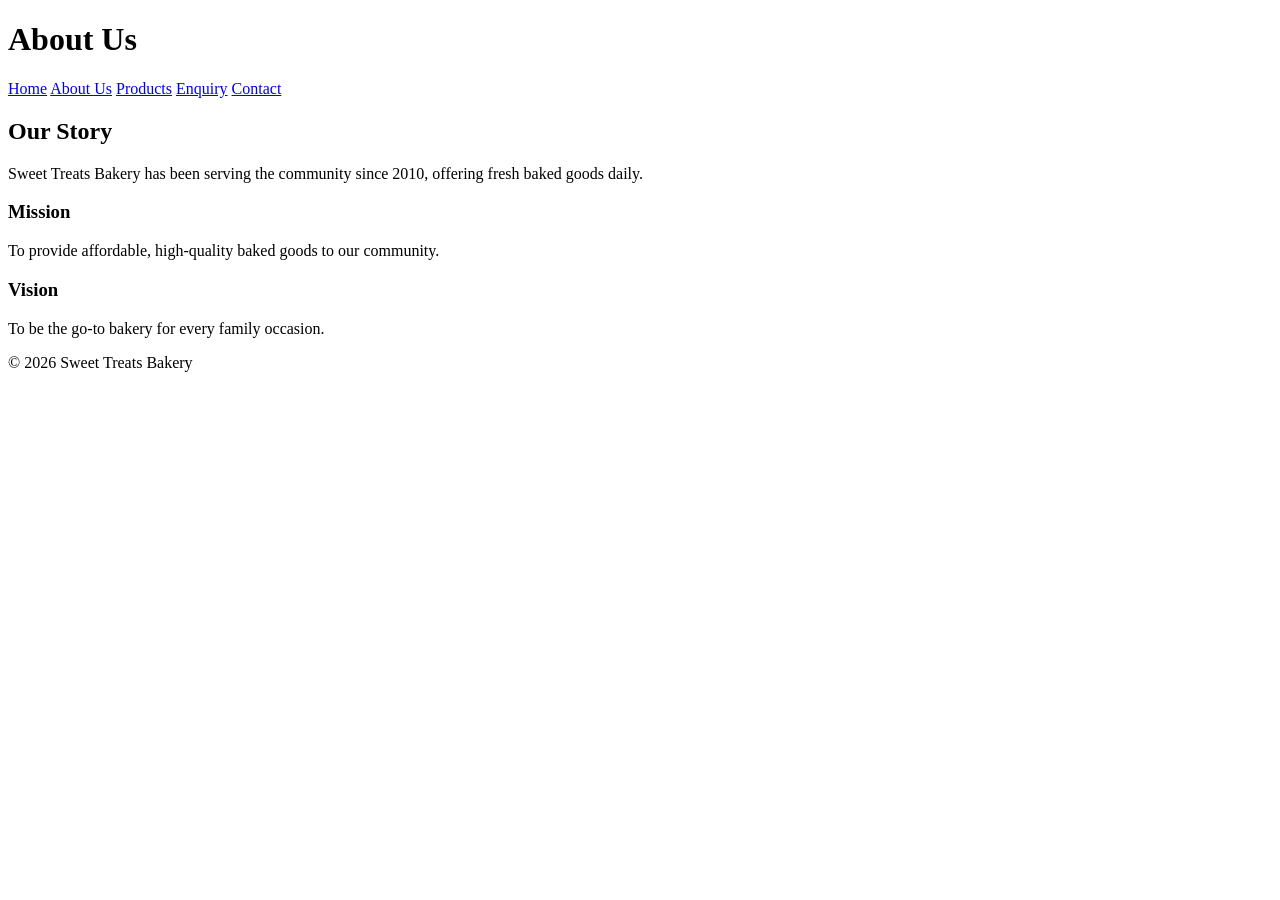
==== about.html @ 3248e520 "Add files via upload" ====
<!DOCTYPE html>
<html lang="en">
<head>
  <meta charset="UTF-8">
  <title>About Us - Sweet Treats Bakery</title>
  <link rel="stylesheet" href="css/style.css">
</head>
<body>
  <header>
    <h1>About Us</h1>
    <nav>
      <a href="index.html">Home</a>
      <a href="about.html">About Us</a>
      <a href="products.html">Products</a>
      <a href="enquiry.html">Enquiry</a>
      <a href="contact.html">Contact</a>
    </nav>
  </header>

  <main>
    <h2>Our Story</h2>
    <p>Sweet Treats Bakery has been serving the community since 2010, offering fresh baked goods daily.</p>
    <h3>Mission</h3>
    <p>To provide affordable, high-quality baked goods to our community.</p>
    <h3>Vision</h3>
    <p>To be the go-to bakery for every family occasion.</p>
  </main>

  <footer>
    <p>&copy; 2026 Sweet Treats Bakery</p>
  </footer>
  <script src="js/script.js"></script>
</body>
</html>
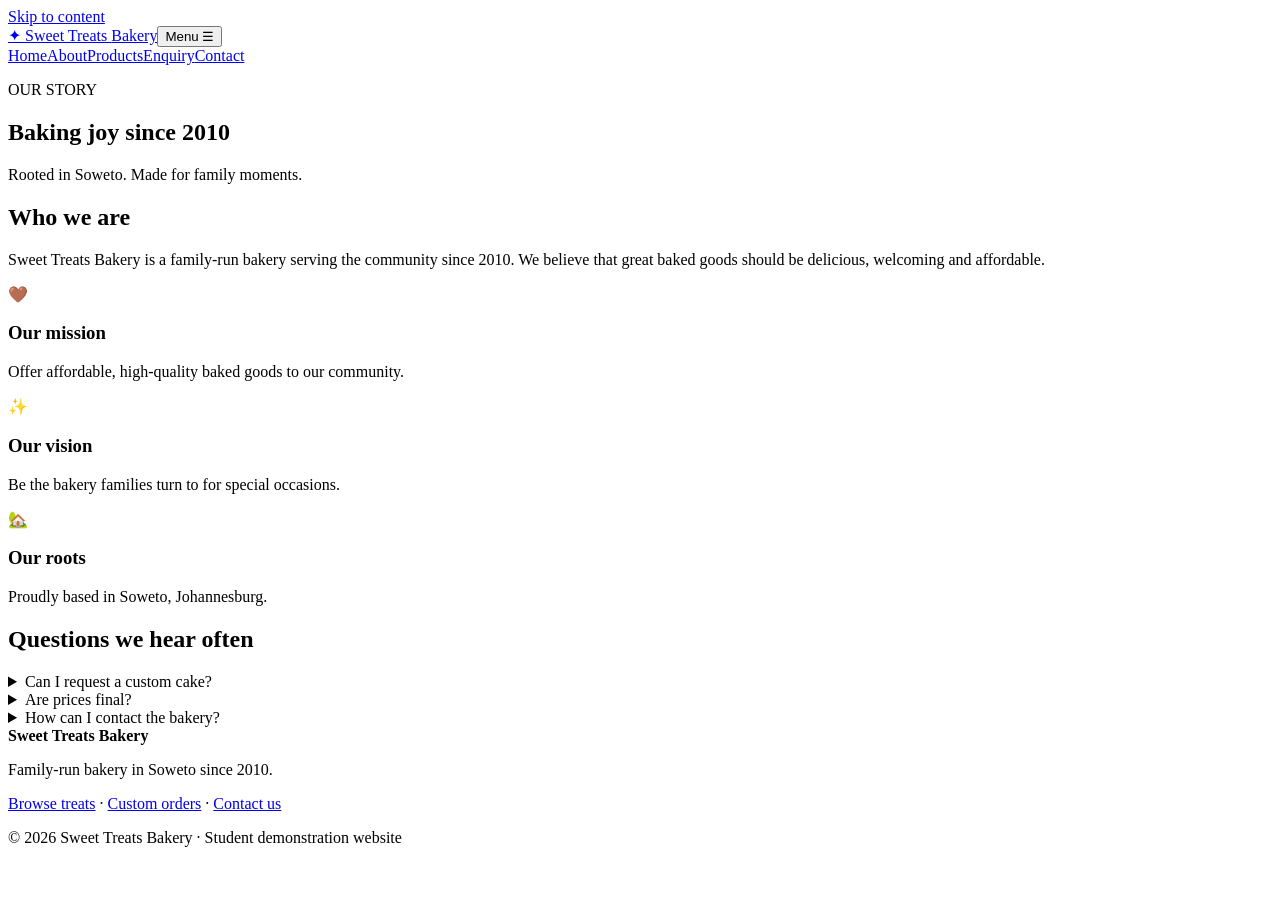
==== commit 1292ca87: "Part 3:  Update website pages and add enquiry form" ====
--- a/about.html
+++ b/about.html
@@ -1,34 +1 @@
-<!DOCTYPE html>
-<html lang="en">
-<head>
-  <meta charset="UTF-8">
-  <title>About Us - Sweet Treats Bakery</title>
-  <link rel="stylesheet" href="css/style.css">
-</head>
-<body>
-  <header>
-    <h1>About Us</h1>
-    <nav>
-      <a href="index.html">Home</a>
-      <a href="about.html">About Us</a>
-      <a href="products.html">Products</a>
-      <a href="enquiry.html">Enquiry</a>
-      <a href="contact.html">Contact</a>
-    </nav>
-  </header>
-
-  <main>
-    <h2>Our Story</h2>
-    <p>Sweet Treats Bakery has been serving the community since 2010, offering fresh baked goods daily.</p>
-    <h3>Mission</h3>
-    <p>To provide affordable, high-quality baked goods to our community.</p>
-    <h3>Vision</h3>
-    <p>To be the go-to bakery for every family occasion.</p>
-  </main>
-
-  <footer>
-    <p>&copy; 2026 Sweet Treats Bakery</p>
-  </footer>
-  <script src="js/script.js"></script>
-</body>
-</html>
+<!doctype html><html lang="en-ZA"><head><meta charset="utf-8"><meta name="viewport" content="width=device-width,initial-scale=1"><meta name="description" content="Learn about Sweet Treats Bakery, a family-run Soweto bakery founded in 2010."><meta name="theme-color" content="#603c34"><title>Our Story | Sweet Treats Bakery Soweto</title><link rel="stylesheet" href="css/style.css"><script defer src="js/script.js"></script></head><body><a class="skip" href="#main">Skip to content</a><header class="site-header"><div class="top"><a class="brand" href="index.html">✦ Sweet Treats <span>Bakery</span></a><button id="menu-toggle" class="menu-toggle" aria-expanded="false" aria-controls="nav">Menu ☰</button><nav id="nav" aria-label="Main navigation"><a href="index.html">Home</a><a href="about.html" aria-current="page">About</a><a href="products.html">Products</a><a href="enquiry.html">Enquiry</a><a href="contact.html">Contact</a></nav></div></header><main id="main"><section class="page-hero"><p class="eyebrow">OUR STORY</p><h1>Baking joy since 2010</h1><p>Rooted in Soweto. Made for family moments.</p></section><section class="section narrow"><h2>Who we are</h2><p>Sweet Treats Bakery is a family-run bakery serving the community since 2010. We believe that great baked goods should be delicious, welcoming and affordable.</p><div class="three"><article class="feature"><span>🤎</span><h3>Our mission</h3><p>Offer affordable, high-quality baked goods to our community.</p></article><article class="feature"><span>✨</span><h3>Our vision</h3><p>Be the bakery families turn to for special occasions.</p></article><article class="feature"><span>🏡</span><h3>Our roots</h3><p>Proudly based in Soweto, Johannesburg.</p></article></div><h2>Questions we hear often</h2><div class="faq"><details><summary>Can I request a custom cake?</summary><p>Yes. Complete the <a href="enquiry.html">custom order enquiry</a> to see an illustrative estimate and prepare your request.</p></details><details><summary>Are prices final?</summary><p>No. The website displays demonstration prices and estimates. Actual prices and availability require confirmation by the bakery.</p></details><details><summary>How can I contact the bakery?</summary><p>Use our <a href="contact.html">contact form</a> to prepare an email message.</p></details></div></section></main><footer><div><strong>Sweet Treats Bakery</strong><p>Family-run bakery in Soweto since 2010.</p></div><div><a href="products.html">Browse treats</a> · <a href="enquiry.html">Custom orders</a> · <a href="contact.html">Contact us</a><p>© 2026 Sweet Treats Bakery · Student demonstration website</p></div></footer><div id="lightbox" class="lightbox" hidden role="dialog" aria-modal="true" aria-label="Enlarged product image"><button id="lightbox-close" aria-label="Close image">×</button><img id="lightbox-image" alt=""><p id="lightbox-caption"></p></div></body></html>
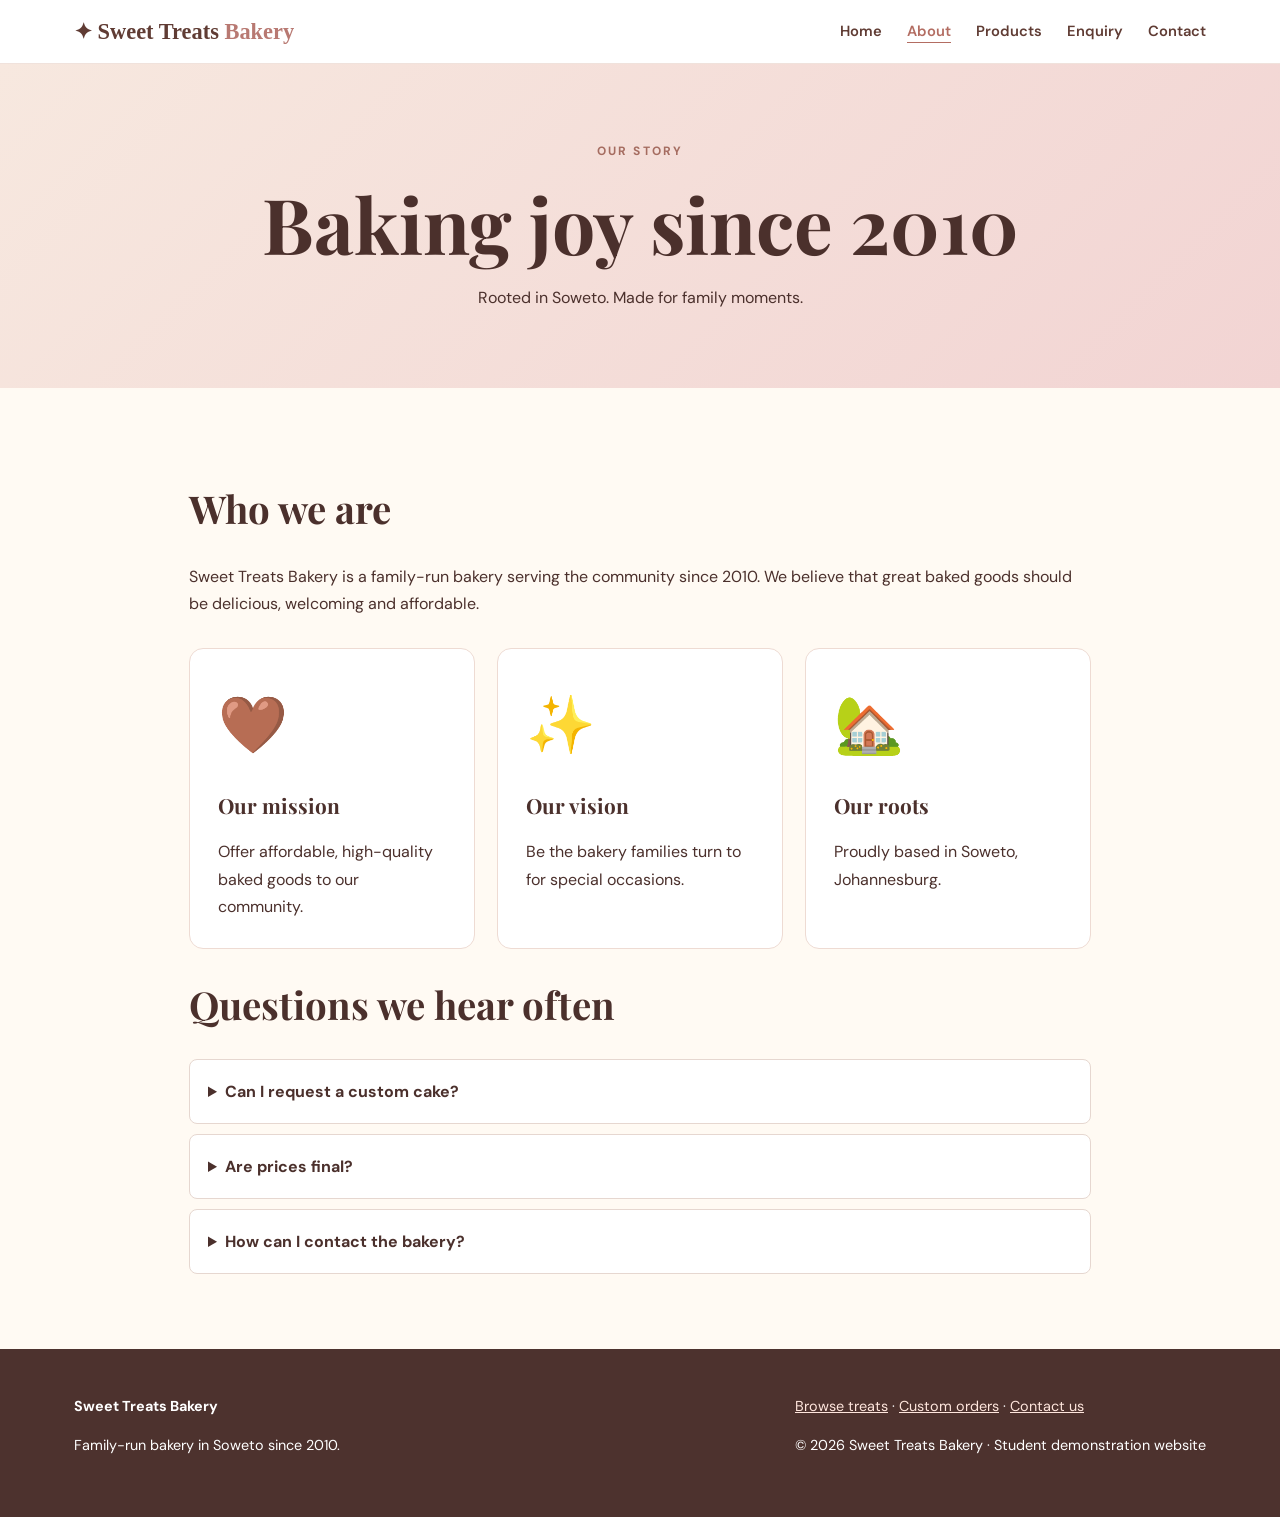
==== commit 6ab5260b: "Add files via upload Fix CSS and JavaScript paths for GitHub Pages" ====
--- a/about.html
+++ b/about.html
@@ -1 +1 @@
-<!doctype html><html lang="en-ZA"><head><meta charset="utf-8"><meta name="viewport" content="width=device-width,initial-scale=1"><meta name="description" content="Learn about Sweet Treats Bakery, a family-run Soweto bakery founded in 2010."><meta name="theme-color" content="#603c34"><title>Our Story | Sweet Treats Bakery Soweto</title><link rel="stylesheet" href="css/style.css"><script defer src="js/script.js"></script></head><body><a class="skip" href="#main">Skip to content</a><header class="site-header"><div class="top"><a class="brand" href="index.html">✦ Sweet Treats <span>Bakery</span></a><button id="menu-toggle" class="menu-toggle" aria-expanded="false" aria-controls="nav">Menu ☰</button><nav id="nav" aria-label="Main navigation"><a href="index.html">Home</a><a href="about.html" aria-current="page">About</a><a href="products.html">Products</a><a href="enquiry.html">Enquiry</a><a href="contact.html">Contact</a></nav></div></header><main id="main"><section class="page-hero"><p class="eyebrow">OUR STORY</p><h1>Baking joy since 2010</h1><p>Rooted in Soweto. Made for family moments.</p></section><section class="section narrow"><h2>Who we are</h2><p>Sweet Treats Bakery is a family-run bakery serving the community since 2010. We believe that great baked goods should be delicious, welcoming and affordable.</p><div class="three"><article class="feature"><span>🤎</span><h3>Our mission</h3><p>Offer affordable, high-quality baked goods to our community.</p></article><article class="feature"><span>✨</span><h3>Our vision</h3><p>Be the bakery families turn to for special occasions.</p></article><article class="feature"><span>🏡</span><h3>Our roots</h3><p>Proudly based in Soweto, Johannesburg.</p></article></div><h2>Questions we hear often</h2><div class="faq"><details><summary>Can I request a custom cake?</summary><p>Yes. Complete the <a href="enquiry.html">custom order enquiry</a> to see an illustrative estimate and prepare your request.</p></details><details><summary>Are prices final?</summary><p>No. The website displays demonstration prices and estimates. Actual prices and availability require confirmation by the bakery.</p></details><details><summary>How can I contact the bakery?</summary><p>Use our <a href="contact.html">contact form</a> to prepare an email message.</p></details></div></section></main><footer><div><strong>Sweet Treats Bakery</strong><p>Family-run bakery in Soweto since 2010.</p></div><div><a href="products.html">Browse treats</a> · <a href="enquiry.html">Custom orders</a> · <a href="contact.html">Contact us</a><p>© 2026 Sweet Treats Bakery · Student demonstration website</p></div></footer><div id="lightbox" class="lightbox" hidden role="dialog" aria-modal="true" aria-label="Enlarged product image"><button id="lightbox-close" aria-label="Close image">×</button><img id="lightbox-image" alt=""><p id="lightbox-caption"></p></div></body></html>+<!doctype html><html lang="en-ZA"><head><meta charset="utf-8"><meta name="viewport" content="width=device-width,initial-scale=1"><meta name="description" content="Learn about Sweet Treats Bakery, a family-run Soweto bakery founded in 2010."><meta name="theme-color" content="#603c34"><title>Our Story | Sweet Treats Bakery Soweto</title><link rel="stylesheet" href="style.css"><script defer src="script.js"></script></head><body><a class="skip" href="#main">Skip to content</a><header class="site-header"><div class="top"><a class="brand" href="index.html">✦ Sweet Treats <span>Bakery</span></a><button id="menu-toggle" class="menu-toggle" aria-expanded="false" aria-controls="nav">Menu ☰</button><nav id="nav" aria-label="Main navigation"><a href="index.html">Home</a><a href="about.html" aria-current="page">About</a><a href="products.html">Products</a><a href="enquiry.html">Enquiry</a><a href="contact.html">Contact</a></nav></div></header><main id="main"><section class="page-hero"><p class="eyebrow">OUR STORY</p><h1>Baking joy since 2010</h1><p>Rooted in Soweto. Made for family moments.</p></section><section class="section narrow"><h2>Who we are</h2><p>Sweet Treats Bakery is a family-run bakery serving the community since 2010. We believe that great baked goods should be delicious, welcoming and affordable.</p><div class="three"><article class="feature"><span>🤎</span><h3>Our mission</h3><p>Offer affordable, high-quality baked goods to our community.</p></article><article class="feature"><span>✨</span><h3>Our vision</h3><p>Be the bakery families turn to for special occasions.</p></article><article class="feature"><span>🏡</span><h3>Our roots</h3><p>Proudly based in Soweto, Johannesburg.</p></article></div><h2>Questions we hear often</h2><div class="faq"><details><summary>Can I request a custom cake?</summary><p>Yes. Complete the <a href="enquiry.html">custom order enquiry</a> to see an illustrative estimate and prepare your request.</p></details><details><summary>Are prices final?</summary><p>No. The website displays demonstration prices and estimates. Actual prices and availability require confirmation by the bakery.</p></details><details><summary>How can I contact the bakery?</summary><p>Use our <a href="contact.html">contact form</a> to prepare an email message.</p></details></div></section></main><footer><div><strong>Sweet Treats Bakery</strong><p>Family-run bakery in Soweto since 2010.</p></div><div><a href="products.html">Browse treats</a> · <a href="enquiry.html">Custom orders</a> · <a href="contact.html">Contact us</a><p>© 2026 Sweet Treats Bakery · Student demonstration website</p></div></footer><div id="lightbox" class="lightbox" hidden role="dialog" aria-modal="true" aria-label="Enlarged product image"><button id="lightbox-close" aria-label="Close image">×</button><img id="lightbox-image" alt=""><p id="lightbox-caption"></p></div></body></html>
--- a/style.css
+++ b/style.css
@@ -0,0 +1 @@
+@import url('https://fonts.googleapis.com/css2?family=DM+Sans:wght@400;500;600;700&family=Playfair+Display:wght@500;600;700&display=swap');:root{--ink:#4b302c;--brown:#603c34;--pink:#f2d7d4;--cream:#fffaf3;--gold:#d4a46b}*{box-sizing:border-box}body{margin:0;background:var(--cream);color:var(--ink);font:16px/1.7 'DM Sans',Arial,sans-serif}h1,h2,h3{font-family:'Playfair Display',Georgia,serif;line-height:1.2}h1{font-size:clamp(2.7rem,6vw,5rem);margin:.2em 0}h2{font-size:clamp(1.8rem,3vw,2.7rem)}h3{font-size:1.3rem}a{color:var(--brown)}a:focus-visible,button:focus-visible,input:focus-visible,select:focus-visible,textarea:focus-visible,summary:focus-visible{outline:3px solid #b46d40;outline-offset:3px}.skip{position:absolute;left:-999px}.skip:focus{left:12px;top:12px;background:white;z-index:50;padding:10px}.site-header{background:white;border-bottom:1px solid #f0e2dc}.top{max-width:1180px;margin:auto;display:flex;align-items:center;justify-content:space-between;gap:20px;padding:18px 24px}.brand{font:700 1.4rem Georgia,serif;text-decoration:none}.brand span{color:#b87972}nav{display:flex;gap:25px}nav a{text-decoration:none;font-weight:600;font-size:.92rem}nav a:hover,nav a[aria-current=page]{color:#b36d62;text-decoration:underline;text-underline-offset:6px}.menu-toggle{display:none}.hero{max-width:1180px;margin:auto;min-height:530px;display:grid;grid-template-columns:1.1fr .9fr;align-items:center;gap:45px;padding:75px 24px}.hero p{max-width:550px}.hero h1 em{color:#ba7a74}.eyebrow{letter-spacing:.17em;font-size:.75rem;font-weight:700;color:#a56c60}.hero-art{min-height:370px;border-radius:45% 45% 20% 20%;background:radial-gradient(circle at 55% 45%,#f5d7c9,#dfafa8);display:flex;align-items:center;justify-content:center;position:relative;font-size:10rem}.hero-art span{position:absolute;bottom:22px;background:white;border-radius:25px;padding:8px 20px;font:600 .9rem 'DM Sans',sans-serif}.btn{border:0;display:inline-block;cursor:pointer;background:var(--brown);color:white;padding:13px 22px;border-radius:7px;text-decoration:none;font:700 .95rem 'DM Sans',sans-serif;transition:transform .2s,background .2s}.btn:hover{background:#925c50;transform:translateY(-2px)}.btn.secondary{background:#eed9d2;color:var(--brown)}.actions{display:flex;flex-wrap:wrap;gap:12px;margin-top:25px}.section{max-width:1180px;margin:0 auto;padding:65px 24px}.section.narrow{max-width:950px}.three{display:grid;grid-template-columns:repeat(3,1fr);gap:22px;margin-top:30px}.feature{padding:28px;border:1px solid #eedbd3;background:#fff;border-radius:14px;text-decoration:none}.feature span{font-size:3.5rem}.feature p{margin-bottom:0}.banner{text-align:center;background:#f3d8d2;padding:65px 24px}.page-hero{text-align:center;background:linear-gradient(135deg,#f7e8df,#f2d4d3);padding:65px 20px}.page-hero p{max-width:620px;margin:12px auto}.two{display:grid;grid-template-columns:repeat(2,minmax(0,1fr));gap:22px}.filters{display:grid;grid-template-columns:2fr 1fr 1fr;gap:20px;margin-bottom:22px}.product-grid{display:grid;grid-template-columns:repeat(4,minmax(0,1fr));gap:20px}.product{background:white;border:1px solid #ead9d1;border-radius:13px;overflow:hidden}.product-photo{display:block;width:100%;height:195px;border:0;cursor:zoom-in;font-size:6rem;transition:filter .2s}.product-photo:hover{filter:brightness(.96)}.product-detail{padding:18px}.product-detail h3{margin:8px 0}.product-detail p:last-child{font-weight:600}.small{font-size:.85rem;color:#66544d}label{display:block;font-weight:600;margin-bottom:18px}input,textarea,select{display:block;width:100%;padding:12px;border:1px solid #b9a59d;border-radius:6px;background:white;color:#342522;font:inherit;margin-top:6px}textarea{resize:vertical}.estimate{background:#f7e5dd;padding:18px;border-left:4px solid #965e52;font-weight:700}.error{color:#a02727;font-weight:700}.faq details{background:white;padding:18px;margin:10px 0;border:1px solid #e6d7d0;border-radius:8px}.faq summary{cursor:pointer;font-weight:700}.contact-layout{align-items:start}.map{height:350px;background:#eee0d8;border-radius:12px;overflow:hidden}footer{display:flex;justify-content:space-between;gap:30px;background:#4d322e;color:#fff;padding:45px max(24px,calc((100vw - 1132px)/2));font-size:.9rem}footer a{color:#ffe6dd}.lightbox{position:fixed;inset:0;background:rgba(25,12,10,.9);z-index:100;display:flex;flex-direction:column;align-items:center;justify-content:center;color:white;padding:25px}.lightbox[hidden]{display:none}.lightbox img{max-width:min(90vw,700px);max-height:70vh;border-radius:12px}.lightbox button{position:absolute;top:20px;right:30px;background:white;border:0;border-radius:50%;font-size:2rem;width:50px;height:50px;cursor:pointer}@media(max-width:900px){.product-grid{grid-template-columns:repeat(2,1fr)}.hero{gap:25px}.filters{grid-template-columns:1fr 1fr}.filters label:first-child{grid-column:1/-1}}@media(max-width:650px){.menu-toggle{display:block;background:#f4e3df;border:0;border-radius:6px;padding:9px 13px;color:var(--brown);font-weight:700}nav{display:none;position:absolute;top:70px;left:0;right:0;background:white;padding:20px 24px;flex-direction:column;z-index:10;box-shadow:0 8px 15px #0001}nav.open{display:flex}.hero{grid-template-columns:1fr;padding-top:45px}.hero-art{min-height:260px;font-size:7rem}.three,.two,.filters{grid-template-columns:1fr}.filters label:first-child{grid-column:auto}.product-grid{grid-template-columns:1fr 1fr;gap:12px}.product-photo{height:145px;font-size:4.5rem}.product-detail{padding:12px}footer{flex-direction:column}.page-hero{padding:45px 20px}}@media(max-width:390px){.product-grid{grid-template-columns:1fr}}@media(prefers-reduced-motion:reduce){*,*:before,*:after{scroll-behavior:auto!important;transition:none!important}}
